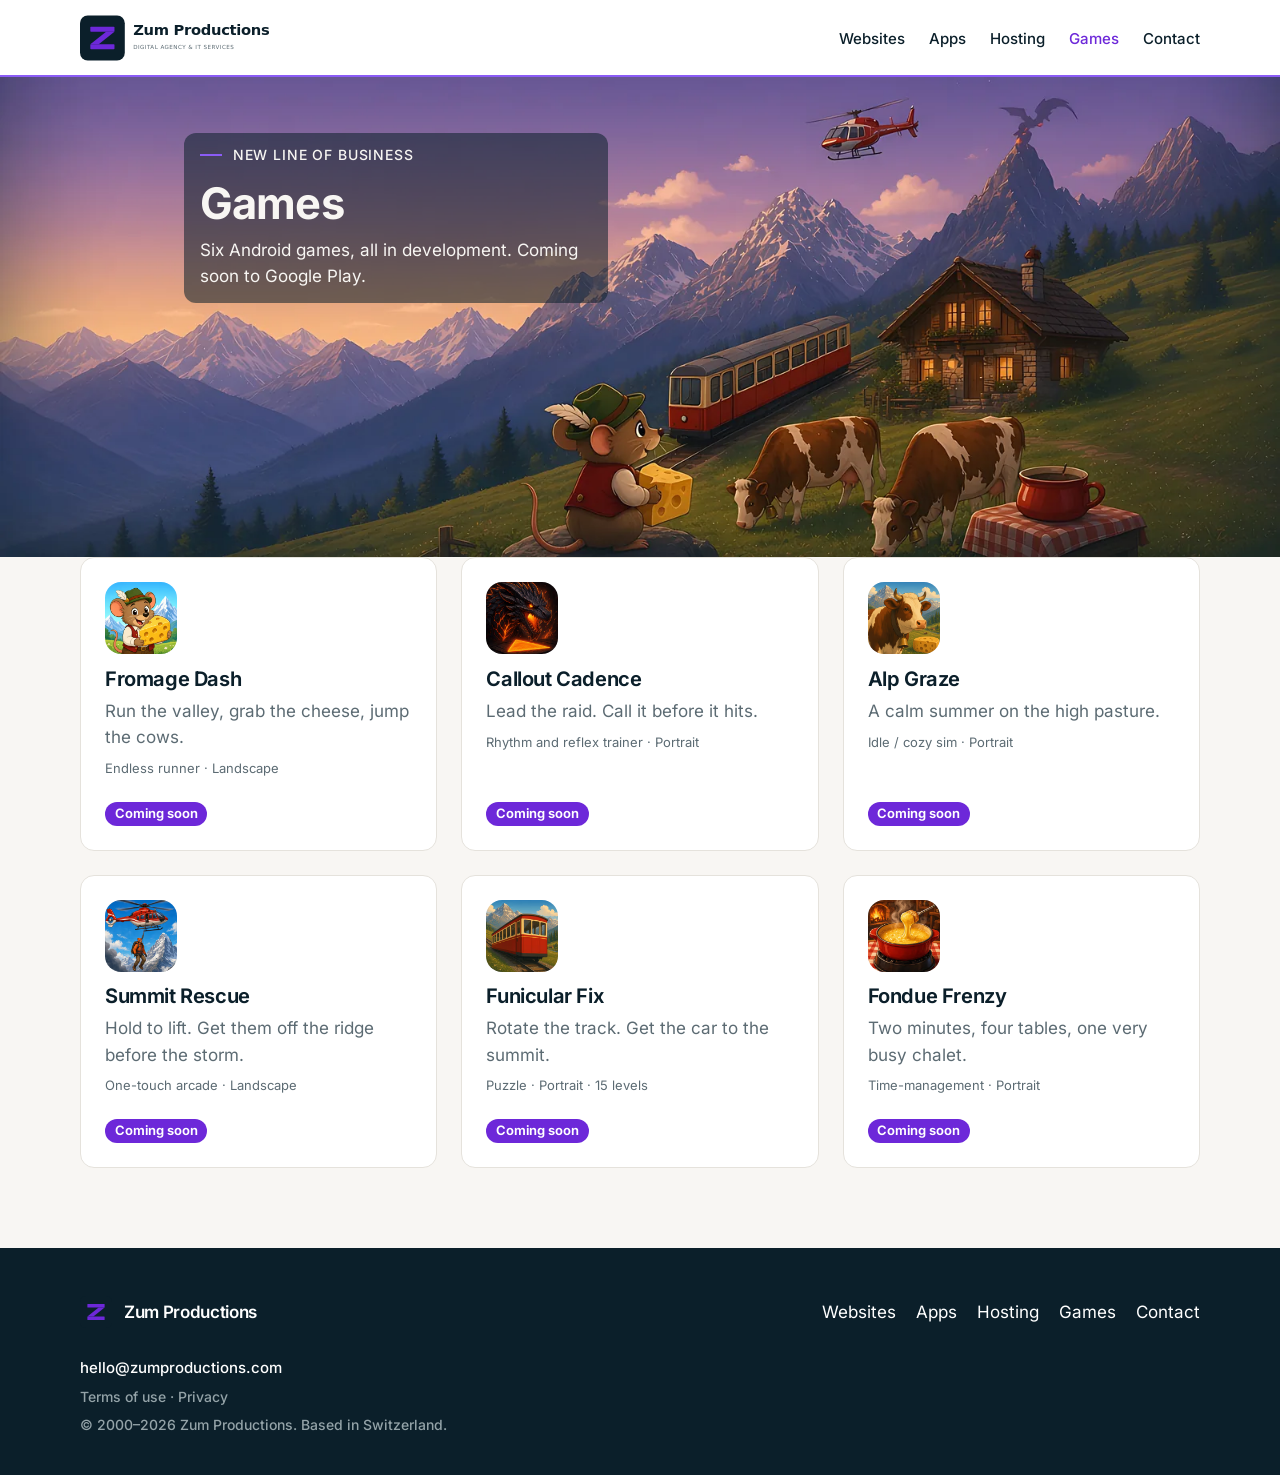
==== games/index.html @ 4df32ff7 "Add an unpublished Games section. Catalog, per-game pages, and the games privacy policy stay noindex" ====
<!DOCTYPE html>
<html lang="en">
<head>
  <!-- Unpublished. Remove the noindex meta when this section is published. -->
  <meta charset="utf-8">
  <script>document.documentElement.classList.add("js");</script>
  <meta name="viewport" content="width=device-width, initial-scale=1">
  <title>Games — Zum Productions</title>
  <meta name="description" content="Android games from Zum Productions. Six titles in development, coming soon to Google Play.">
  <meta name="robots" content="noindex">
  <meta name="theme-color" content="#0B1F2A">
  <link rel="canonical" href="https://zumproductions.com/games/">
  <link rel="icon" href="../assets/favicon.png" type="image/png">
  <link rel="apple-touch-icon" href="../assets/logo-mark.png">
  <meta property="og:type" content="website">
  <meta property="og:site_name" content="Zum Productions">
  <meta property="og:title" content="Games — Zum Productions">
  <meta property="og:description" content="Android games from Zum Productions. Six titles in development, coming soon to Google Play.">
  <meta property="og:url" content="https://zumproductions.com/games/">
  <meta property="og:image" content="https://zumproductions.com/assets/og-image.png">
  <meta property="og:image:alt" content="Zum Productions — Growing your business pragmatically.">
  <link rel="stylesheet" href="../css/styles.css">
</head>
<body>
  <a class="skip" href="#main">Skip to content</a>
  <header class="site-header">
    <div class="wrap bar">
      <a class="brand" href="../index.html">
        <img src="../assets/logo-wordmark.svg" alt="Zum Productions" width="252" height="56">
      </a>
      <button class="nav-toggle" type="button" aria-expanded="false" aria-controls="site-nav" aria-label="Open menu">
        <svg class="nav-icon" viewBox="0 0 24 24" width="22" height="22" aria-hidden="true" focusable="false">
          <path class="nav-icon-open" d="M4 7h16M4 12h16M4 17h16" fill="none" stroke="currentColor" stroke-width="2" stroke-linecap="round"/>
          <path class="nav-icon-close" d="M6 6l12 12M18 6L6 18" fill="none" stroke="currentColor" stroke-width="2" stroke-linecap="round"/>
        </svg>
      </button>
      <nav class="site-nav" id="site-nav" aria-label="Primary">
        <ul>
          <li><a href="../index.html#websites">Websites</a></li>
          <li><a href="../index.html#apps">Apps</a></li>
          <li><a href="../index.html#hosting">Hosting</a></li>
          <li><a href="./" aria-current="page">Games</a></li>
          <li><a href="../index.html#contact">Contact</a></li>
        </ul>
      </nav>
    </div>
  </header>
  <main id="main">
    <section class="games-hero" aria-labelledby="games-page-title">
      <div class="games-hero-frame">
        <!--
          Stable hero filenames. Repaint by replacing these files; do not rename them.
          ../assets/games/hero/games_hero_1600x600.webp and .png (1x)
          ../assets/games/hero/games_hero_3200x1200.webp and .png (2x)
        -->
        <picture>
          <source type="image/webp" srcset="../assets/games/hero/games_hero_1600x600.webp 1x, ../assets/games/hero/games_hero_3200x1200.webp 2x">
          <img src="../assets/games/hero/games_hero_1600x600.png" srcset="../assets/games/hero/games_hero_1600x600.png 1x, ../assets/games/hero/games_hero_3200x1200.png 2x" width="1600" height="600" alt="Alpine evening for Zum Productions Games: a mouse with cheese, grazing cows, a funicular, a lit chalet, a rescue helicopter, and a dragon over the peaks." decoding="async" fetchpriority="high">
        </picture>
        <div class="games-hero-copy">
          <p class="eyebrow"><span class="eyebrow-mark" aria-hidden="true"></span> New line of business</p>
          <h1 id="games-page-title">Games</h1>
          <p class="lede">Six Android games, all in development. Coming soon to Google Play.</p>
        </div>
      </div>
    </section>
    <section class="game-index" aria-labelledby="catalog-title">
      <h2 id="catalog-title" class="visually-hidden">All games</h2>
      <div class="wrap">
        <ul class="game-grid">
          <li>
      <a class="game-card" href="fromage-dash/">
        <span class="game-icon">
          <picture>
        <source type="image/avif" srcset="../assets/games/fromage-dash/icon-256.avif 256w, ../assets/games/fromage-dash/icon-512.avif 512w" sizes="72px">
        <source type="image/webp" srcset="../assets/games/fromage-dash/icon-256.webp 256w, ../assets/games/fromage-dash/icon-512.webp 512w" sizes="72px">
        <img src="../assets/games/fromage-dash/icon-512.png" width="512" height="512" alt="" decoding="async" loading="lazy">
      </picture>
        </span>
        <h2>Fromage Dash</h2>
        <p class="tagline">Run the valley, grab the cheese, jump the cows.</p>
        <p class="meta">Endless runner · Landscape</p>
        <p class="status-row"><span class="status-pill">Coming soon</span></p>
      </a>
    </li>
      <li>
      <a class="game-card" href="callout-cadence/">
        <span class="game-icon">
          <picture>
        <source type="image/avif" srcset="../assets/games/callout-cadence/icon-256.avif 256w, ../assets/games/callout-cadence/icon-512.avif 512w" sizes="72px">
        <source type="image/webp" srcset="../assets/games/callout-cadence/icon-256.webp 256w, ../assets/games/callout-cadence/icon-512.webp 512w" sizes="72px">
        <img src="../assets/games/callout-cadence/icon-512.png" width="512" height="512" alt="" decoding="async" loading="lazy">
      </picture>
        </span>
        <h2>Callout Cadence</h2>
        <p class="tagline">Lead the raid. Call it before it hits.</p>
        <p class="meta">Rhythm and reflex trainer · Portrait</p>
        <p class="status-row"><span class="status-pill">Coming soon</span></p>
      </a>
    </li>
      <li>
      <a class="game-card" href="alp-graze/">
        <span class="game-icon">
          <picture>
        <source type="image/avif" srcset="../assets/games/alp-graze/icon-256.avif 256w, ../assets/games/alp-graze/icon-512.avif 512w" sizes="72px">
        <source type="image/webp" srcset="../assets/games/alp-graze/icon-256.webp 256w, ../assets/games/alp-graze/icon-512.webp 512w" sizes="72px">
        <img src="../assets/games/alp-graze/icon-512.png" width="512" height="512" alt="" decoding="async" loading="lazy">
      </picture>
        </span>
        <h2>Alp Graze</h2>
        <p class="tagline">A calm summer on the high pasture.</p>
        <p class="meta">Idle / cozy sim · Portrait</p>
        <p class="status-row"><span class="status-pill">Coming soon</span></p>
      </a>
    </li>
      <li>
      <a class="game-card" href="summit-rescue/">
        <span class="game-icon">
          <picture>
        <source type="image/avif" srcset="../assets/games/summit-rescue/icon-256.avif 256w, ../assets/games/summit-rescue/icon-512.avif 512w" sizes="72px">
        <source type="image/webp" srcset="../assets/games/summit-rescue/icon-256.webp 256w, ../assets/games/summit-rescue/icon-512.webp 512w" sizes="72px">
        <img src="../assets/games/summit-rescue/icon-512.png" width="512" height="512" alt="" decoding="async" loading="lazy">
      </picture>
        </span>
        <h2>Summit Rescue</h2>
        <p class="tagline">Hold to lift. Get them off the ridge before the storm.</p>
        <p class="meta">One-touch arcade · Landscape</p>
        <p class="status-row"><span class="status-pill">Coming soon</span></p>
      </a>
    </li>
      <li>
      <a class="game-card" href="funicular-fix/">
        <span class="game-icon">
          <picture>
        <source type="image/avif" srcset="../assets/games/funicular-fix/icon-256.avif 256w, ../assets/games/funicular-fix/icon-512.avif 512w" sizes="72px">
        <source type="image/webp" srcset="../assets/games/funicular-fix/icon-256.webp 256w, ../assets/games/funicular-fix/icon-512.webp 512w" sizes="72px">
        <img src="../assets/games/funicular-fix/icon-512.png" width="512" height="512" alt="" decoding="async" loading="lazy">
      </picture>
        </span>
        <h2>Funicular Fix</h2>
        <p class="tagline">Rotate the track. Get the car to the summit.</p>
        <p class="meta">Puzzle · Portrait · 15 levels</p>
        <p class="status-row"><span class="status-pill">Coming soon</span></p>
      </a>
    </li>
      <li>
      <a class="game-card" href="fondue-frenzy/">
        <span class="game-icon">
          <picture>
        <source type="image/avif" srcset="../assets/games/fondue-frenzy/icon-256.avif 256w, ../assets/games/fondue-frenzy/icon-512.avif 512w" sizes="72px">
        <source type="image/webp" srcset="../assets/games/fondue-frenzy/icon-256.webp 256w, ../assets/games/fondue-frenzy/icon-512.webp 512w" sizes="72px">
        <img src="../assets/games/fondue-frenzy/icon-512.png" width="512" height="512" alt="" decoding="async" loading="lazy">
      </picture>
        </span>
        <h2>Fondue Frenzy</h2>
        <p class="tagline">Two minutes, four tables, one very busy chalet.</p>
        <p class="meta">Time-management · Portrait</p>
        <p class="status-row"><span class="status-pill">Coming soon</span></p>
      </a>
    </li>
        </ul>
      </div>
    </section>
  </main>
  <footer class="site-footer">
    <div class="wrap">
      <div class="footer-top">
        <a class="footer-brand" href="../index.html">
          <img src="../assets/logo-mark.svg" alt="" width="32" height="32">
          <span>Zum Productions</span>
        </a>
        <nav class="footer-nav" aria-label="Footer">
          <ul>
            <li><a href="../index.html#websites">Websites</a></li>
            <li><a href="../index.html#apps">Apps</a></li>
            <li><a href="../index.html#hosting">Hosting</a></li>
            <li><a href="./">Games</a></li>
            <li><a href="../index.html#contact">Contact</a></li>
          </ul>
        </nav>
      </div>
      <p class="footer-mail"><a href="mailto:hello@zumproductions.com">hello@zumproductions.com</a></p>
      <p class="footer-meta">
        <a href="../terms.html">Terms of use</a>
        <span aria-hidden="true"> · </span>
        <a href="../privacy.html">Privacy</a>
      </p>
      <p class="footer-meta">© 2000–2026 Zum Productions. Based in Switzerland.</p>
    </div>
  </footer>
  <script src="../js/nav.js"></script>
</body>
</html>
---- css/styles.css ----
@font-face {
  font-family: Inter;
  font-style: normal;
  font-weight: 100 900;
  font-display: swap;
  src: url("../assets/fonts/inter-latin.woff2") format("woff2");
  unicode-range: U+0000-00FF, U+0131, U+0152-0153, U+02BB-02BC, U+02C6, U+02DA, U+02DC, U+0304, U+0308, U+0329, U+2000-206F, U+20AC, U+2122, U+2191, U+2193, U+2212, U+2215, U+FEFF, U+FFFD;
}

:root {
  --ink: #0B1F2A;
  --purple: #6D28D9;
  --purple-hover: #5B21B6;
  --purple-soft: #8B5CF6;
  --bg: #F8F6F3;
  --surface: #FFFFFF;
  --border: #E5E2DC;
  --text: #0B1F2A;
  --text-sec: #5C6B73;
  --muted: #94A3A8;
  --white: #FFFFFF;
}

*,
*::before,
*::after {
  box-sizing: border-box;
}

html {
  scroll-behavior: smooth;
  color-scheme: light;
}

body {
  margin: 0;
  background: var(--bg);
  color: var(--text);
  font-family: Inter, system-ui, -apple-system, "Segoe UI", Roboto, sans-serif;
  font-size: 1.0625rem;
  font-weight: 400;
  line-height: 1.55;
}

img {
  max-width: 100%;
  height: auto;
}

h1,
h2,
h3,
p {
  margin: 0;
}

h1,
h2,
h3 {
  color: var(--ink);
  letter-spacing: -0.02em;
}

h1 {
  font-size: clamp(2.25rem, 4vw, 3.25rem);
  font-weight: 700;
  line-height: 1.12;
  max-width: 12em;
}

h2 {
  font-size: 1.75rem;
  font-weight: 650;
  line-height: 1.2;
}

h3 {
  font-size: 1.25rem;
  font-weight: 600;
  letter-spacing: -0.015em;
  line-height: 1.3;
}

a {
  color: var(--ink);
}

a:hover {
  color: var(--purple);
}

:focus {
  outline: none;
}

:focus-visible {
  outline: 2px solid var(--purple);
  outline-offset: 2px;
}

::selection {
  background: var(--purple);
  color: var(--white);
}

.skip {
  position: absolute;
  left: 1rem;
  top: 0;
  transform: translateY(-120%);
  background: var(--ink);
  color: var(--white);
  padding: 0.5rem 0.75rem;
  border-radius: 8px;
  z-index: 40;
  text-decoration: none;
  font-weight: 600;
}

.skip:focus {
  transform: none;
  top: 0.75rem;
}

.wrap {
  width: min(70rem, calc(100% - 3rem));
  margin-inline: auto;
}

.visually-hidden {
  position: absolute;
  width: 1px;
  height: 1px;
  padding: 0;
  margin: -1px;
  overflow: hidden;
  clip: rect(0, 0, 0, 0);
  white-space: nowrap;
  border: 0;
}

[id] {
  scroll-margin-top: 5.5rem;
}

.site-header {
  position: sticky;
  top: 0;
  z-index: 20;
  background: var(--surface);
  border-bottom: 1px solid var(--border);
}

.site-header::after {
  content: "";
  position: absolute;
  left: 0;
  right: 0;
  bottom: -1px;
  height: 2px;
  background: var(--purple-soft);
}

.bar {
  display: flex;
  align-items: center;
  justify-content: space-between;
  gap: 1rem;
  min-height: 4.75rem;
}

.brand {
  display: flex;
  align-items: center;
  text-decoration: none;
  color: inherit;
}

.brand img {
  display: block;
  height: 56px;
  width: auto;
}

.nav-toggle {
  display: none;
  width: 2.75rem;
  height: 2.75rem;
  align-items: center;
  justify-content: center;
  padding: 0;
  border: 1px solid var(--border);
  border-radius: 8px;
  background: var(--surface);
  color: var(--ink);
  cursor: pointer;
}

.nav-icon {
  display: block;
}

.nav-icon-close {
  display: none;
}

.nav-toggle[aria-expanded="true"] .nav-icon-open {
  display: none;
}

.nav-toggle[aria-expanded="true"] .nav-icon-close {
  display: block;
}

.site-nav ul {
  display: flex;
  align-items: center;
  gap: 1.5rem;
  list-style: none;
  margin: 0;
  padding: 0;
}

.site-nav a {
  color: var(--ink);
  text-decoration: none;
  font-size: 0.9375rem;
  font-weight: 500;
}

.site-nav a:hover {
  color: var(--purple);
}

.hero {
  padding: 5.5rem 0 4.5rem;
}

.eyebrow {
  display: flex;
  align-items: center;
  gap: 0.65rem;
  margin: 0 0 0.85rem;
  color: var(--text-sec);
  font-size: 0.875rem;
  font-weight: 500;
  letter-spacing: 0.06em;
  text-transform: uppercase;
}

.eyebrow-mark {
  width: 1.4rem;
  height: 2px;
  background: var(--purple-soft);
  flex: none;
}

.lede {
  max-width: 36rem;
  margin-top: 1rem;
  color: var(--text-sec);
}

.trust {
  max-width: 36rem;
  margin: 1.35rem 0 0;
  color: var(--text-sec);
  font-size: 0.9375rem;
}

.actions {
  display: flex;
  flex-wrap: wrap;
  align-items: center;
  gap: 0.85rem 1.25rem;
  margin-top: 1.75rem;
}

.btn {
  display: inline-flex;
  align-items: center;
  justify-content: center;
  padding: 0.75rem 1.25rem;
  border-radius: 8px;
  border: 1px solid transparent;
  font-size: 1.1875rem;
  font-weight: 700;
  line-height: 1.2;
  text-decoration: none;
  cursor: pointer;
}

.btn-primary {
  background: var(--purple);
  border-color: var(--purple);
  color: var(--white);
}

.btn-primary:hover {
  background: var(--purple-hover);
  border-color: var(--purple-hover);
  color: var(--white);
}

.btn-ghost {
  background: transparent;
  border-color: var(--ink);
  color: var(--ink);
}

.btn-ghost:hover {
  border-color: var(--purple);
  color: var(--purple);
}

.link {
  font-weight: 600;
  text-underline-offset: 0.18em;
}

.services {
  padding: 0 0 4.5rem;
}

.cards {
  display: grid;
  grid-template-columns: repeat(3, 1fr);
  gap: 1.5rem;
}

.card {
  background: var(--surface);
  border: 1px solid var(--border);
  border-radius: 14px;
  padding: 1.75rem;
  transition: border-color 0.2s ease, box-shadow 0.2s ease, transform 0.2s ease;
}

.card:hover {
  border-color: color-mix(in srgb, var(--purple) 40%, transparent);
  box-shadow: 0 8px 24px rgba(11, 31, 42, 0.08);
  transform: translateY(-2px);
}

.card img {
  display: block;
  width: 52px;
  height: 52px;
}

.card h3 {
  margin: 1rem 0 0.4rem;
}

.card p {
  color: var(--text-sec);
}

.contact {
  padding: 0.5rem 0 5.5rem;
}

.contact h2 {
  max-width: 12.5em;
}

.site-footer {
  background: var(--ink);
  color: var(--white);
  padding: 3rem 0 2.5rem;
}

.footer-top {
  display: flex;
  justify-content: space-between;
  align-items: center;
  gap: 1.5rem 2rem;
  flex-wrap: wrap;
  margin-bottom: 1.75rem;
}

.footer-brand {
  display: inline-flex;
  align-items: center;
  gap: 0.75rem;
  color: var(--white);
  text-decoration: none;
  font-weight: 600;
  letter-spacing: -0.02em;
}

.footer-brand:hover {
  color: var(--white);
  text-decoration: underline;
  text-decoration-color: var(--purple-soft);
  text-underline-offset: 0.2em;
}

.footer-brand img {
  width: 32px;
  height: 32px;
}

.footer-nav ul {
  display: flex;
  flex-wrap: wrap;
  gap: 0.75rem 1.25rem;
  list-style: none;
  margin: 0;
  padding: 0;
}

.site-footer a {
  color: var(--white);
  text-decoration: none;
}

.site-footer a:hover {
  color: var(--white);
  text-decoration: underline;
  text-decoration-color: var(--purple-soft);
  text-underline-offset: 0.2em;
}

.footer-meta {
  margin: 0.4rem 0 0;
  color: var(--muted);
  font-size: 0.875rem;
  font-weight: 500;
}

.footer-mail {
  margin: 0.85rem 0 0;
  font-size: 0.9375rem;
  font-weight: 500;
}

.footer-meta a {
  color: var(--muted);
}

.footer-meta a:hover {
  color: var(--white);
  text-decoration-color: var(--purple-soft);
}

.subpage {
  padding: 4.5rem 0 5.5rem;
}

.prose {
  max-width: 40rem;
}

.prose h1 {
  margin-bottom: 1rem;
}

.prose p {
  margin-top: 0.85rem;
  color: var(--text-sec);
}

.prose a {
  font-weight: 600;
  text-underline-offset: 0.18em;
}

@media (max-width: 768px) {
  .wrap {
    width: min(70rem, calc(100% - 2.5rem));
  }

  .bar {
    flex-wrap: wrap;
  }

  .hero {
    padding: 3.25rem 0 3rem;
  }

  .brand img {
    height: 46px;
  }

  .cards {
    grid-template-columns: 1fr;
  }

  .site-nav {
    width: 100%;
  }

  .site-nav ul {
    flex-wrap: wrap;
    gap: 0.65rem 1.1rem;
    padding-bottom: 0.85rem;
  }

  .js .nav-toggle {
    display: inline-flex;
  }

  .js .site-nav {
    display: none;
    position: absolute;
    top: 100%;
    left: 0;
    right: 0;
    width: auto;
    background: var(--surface);
    border-bottom: 1px solid var(--border);
    padding: 0.25rem 1.25rem 0.75rem;
    box-shadow: 0 8px 24px rgba(11, 31, 42, 0.08);
  }

  .js .site-nav.is-open {
    display: block;
  }

  .js .site-nav ul {
    flex-direction: column;
    align-items: stretch;
    gap: 0;
    padding-bottom: 0;
  }

  .js .site-nav a {
    display: block;
    padding: 0.9rem 0;
    border-top: 1px solid var(--border);
  }

  .footer-top {
    align-items: flex-start;
  }
}

@media (prefers-reduced-motion: reduce) {
  html {
    scroll-behavior: auto;
  }

  .card,
  .btn,
  .game-card {
    transition: none;
  }

  .card:hover,
  .game-card:hover {
    transform: none;
  }
}

.site-nav a[aria-current="page"] {
  color: var(--purple);
}

.games-band {
  padding: 0 0 4.5rem;
}

.games-teaser h2 {
  margin-top: 0.35rem;
}

.games-teaser .actions {
  margin-top: 1.25rem;
}

.games-hero-frame {
  position: relative;
  background: var(--ink);
  overflow: hidden;
}

.games-hero-frame picture {
  display: block;
}

.games-hero-frame img {
  display: block;
  width: 100%;
  height: auto;
  object-fit: cover;
  object-position: center;
}

.games-hero-copy {
  position: absolute;
  /* Headline sits in the calm sky: x 230–760, y 70–300 on the 1600×600 art. */
  left: calc(230 / 1600 * 100%);
  top: calc(70 / 600 * 100%);
  width: calc(530 / 1600 * 100%);
  z-index: 1;
  padding: 0.7rem 1rem 0.85rem;
  border-radius: 12px;
  background: rgba(11, 31, 42, 0.55);
  color: #F8F6F3;
}

.games-hero-copy h1,
.games-hero-copy .lede,
.games-hero-copy .eyebrow {
  color: #F8F6F3;
}

.games-hero-copy h1 {
  max-width: none;
  font-size: clamp(1.85rem, 3.4vw, 3rem);
}

.games-hero-copy .lede {
  max-width: none;
  margin-top: 0.55rem;
}

.game-index {
  padding: 0 0 5rem;
}

.game-grid {
  display: grid;
  grid-template-columns: repeat(3, 1fr);
  gap: 1.5rem;
  list-style: none;
  margin: 0;
  padding: 0;
}

.game-grid > li {
  display: flex;
  min-width: 0;
}

.game-card {
  display: flex;
  flex: 1;
  flex-direction: column;
  align-items: flex-start;
  gap: 0.45rem;
  background: var(--surface);
  border: 1px solid var(--border);
  border-radius: 14px;
  padding: 1.5rem;
  color: inherit;
  text-decoration: none;
  transition: border-color 0.2s ease, box-shadow 0.2s ease, transform 0.2s ease;
}

.game-card:hover {
  color: inherit;
  border-color: color-mix(in srgb, var(--purple) 40%, transparent);
  box-shadow: 0 8px 24px rgba(11, 31, 42, 0.08);
  transform: translateY(-2px);
}

.game-card:hover h2 {
  color: var(--purple);
}

.game-card:focus-visible {
  outline: 2px solid var(--purple);
  outline-offset: 3px;
}

.game-icon img,
.game-heading img {
  display: block;
  width: 72px;
  height: 72px;
  border-radius: 16px;
  background: var(--ink);
}

.game-card h2 {
  margin-top: 0.35rem;
  font-size: 1.25rem;
}

.tagline,
.game-card .meta,
.shots-note,
.game-desc {
  color: var(--text-sec);
}

.game-card .meta,
.wip {
  margin: 0;
  font-size: 0.8125rem;
}

.wip {
  color: var(--text-sec);
  font-size: 0.75rem;
  font-weight: 650;
  letter-spacing: 0.06em;
  text-transform: uppercase;
}

.status-row {
  margin-top: auto;
  padding-top: 0.85rem;
}

.status-pill,
a.game-card:hover .status-pill {
  display: inline-block;
  padding: 0.2rem 0.6rem;
  border-radius: 999px;
  background: var(--purple);
  color: var(--white);
  font-size: 0.8125rem;
  font-weight: 650;
  line-height: 1.35;
}

.crumb {
  margin: 0 0 1.25rem;
  font-weight: 600;
}

.crumb a,
.backlinks a,
.game-support a,
.game-privacy a {
  font-weight: 600;
  text-underline-offset: 0.18em;
}

.feature {
  margin: 0 0 1.75rem;
}

.feature img {
  display: block;
  width: 100%;
  height: auto;
  border-radius: 14px;
  background: var(--surface);
}

.game-heading {
  display: flex;
  align-items: center;
  gap: 1rem;
}

.game-heading h1 {
  max-width: none;
  font-size: clamp(2rem, 4vw, 2.75rem);
}

.game-desc {
  max-width: 40rem;
  margin-top: 1rem;
}

.game-facts {
  display: grid;
  grid-template-columns: repeat(auto-fit, minmax(9rem, 1fr));
  gap: 0.85rem 1.25rem;
  margin: 1.5rem 0 0;
}

.game-facts div {
  margin: 0;
}

.game-facts dt {
  color: var(--text-sec);
  font-size: 0.75rem;
  font-weight: 650;
  letter-spacing: 0.06em;
  text-transform: uppercase;
}

.game-facts dd {
  margin: 0.2rem 0 0;
  color: var(--ink);
  font-weight: 650;
}

.store-soon {
  display: inline-block;
  margin: 1.25rem 0 0;
  padding: 0.7rem 1rem;
  border: 1px solid var(--border);
  border-radius: 8px;
  background: var(--surface);
  color: var(--ink);
  font-weight: 650;
}

.screenshots,
.game-support {
  margin-top: 2.75rem;
}

.section-kicker {
  display: flex;
  flex-wrap: wrap;
  align-items: baseline;
  gap: 0.35rem 0.85rem;
}

.shots {
  display: grid;
  gap: 1rem;
  margin: 1rem 0 0;
  padding: 0;
  list-style: none;
}

.shots.is-portrait {
  grid-template-columns: repeat(auto-fill, minmax(11.5rem, 1fr));
}

.shot {
  display: block;
  border: 1px solid var(--border);
  border-radius: 12px;
  overflow: hidden;
  background: var(--surface);
}

.shot img {
  display: block;
  width: 100%;
  height: auto;
}

.shot:focus-visible {
  outline: 2px solid var(--purple);
  outline-offset: 3px;
}

.shots-note {
  margin-top: 0.75rem;
}

.policy h1 {
  max-width: none;
}

.policy h2 {
  margin-top: 2rem;
  font-size: 1.35rem;
}

.policy p,
.policy li {
  color: var(--text-sec);
}

.policy strong {
  color: var(--ink);
  font-weight: 650;
}

.policy ul {
  margin: 0.75rem 0 0;
  padding-left: 1.25rem;
}

.policy li {
  margin-top: 0.35rem;
}

.policy a {
  font-weight: 600;
  overflow-wrap: anywhere;
  text-underline-offset: 0.18em;
}

.policy hr {
  margin: 2rem 0 1rem;
  border: 0;
  border-top: 1px solid var(--border);
}

.policy-date {
  display: inline-block;
  padding: 0.02em 0.4em;
  border: 1px dashed var(--purple);
  border-radius: 6px;
  background: var(--surface);
  color: var(--ink);
  font-weight: 700;
}

.backlinks {
  margin-top: 2rem;
}

@media (max-width: 900px) {
  .game-grid {
    grid-template-columns: 1fr 1fr;
  }
}

@media (min-width: 800px) {
  .shots.is-landscape {
    grid-template-columns: 1fr 1fr;
  }
}

@media (max-width: 640px) {
  .game-grid {
    grid-template-columns: 1fr;
  }

  .game-heading {
    align-items: flex-start;
  }

  .games-hero-frame {
    min-height: 22rem;
  }

  .games-hero-frame img {
    position: absolute;
    inset: 0;
    width: 100%;
    height: 100%;
  }

  .games-hero-copy {
    left: 1rem;
    right: 1rem;
    top: 1rem;
    width: auto;
    max-width: 22rem;
    background: rgba(11, 31, 42, 0.62);
  }
}
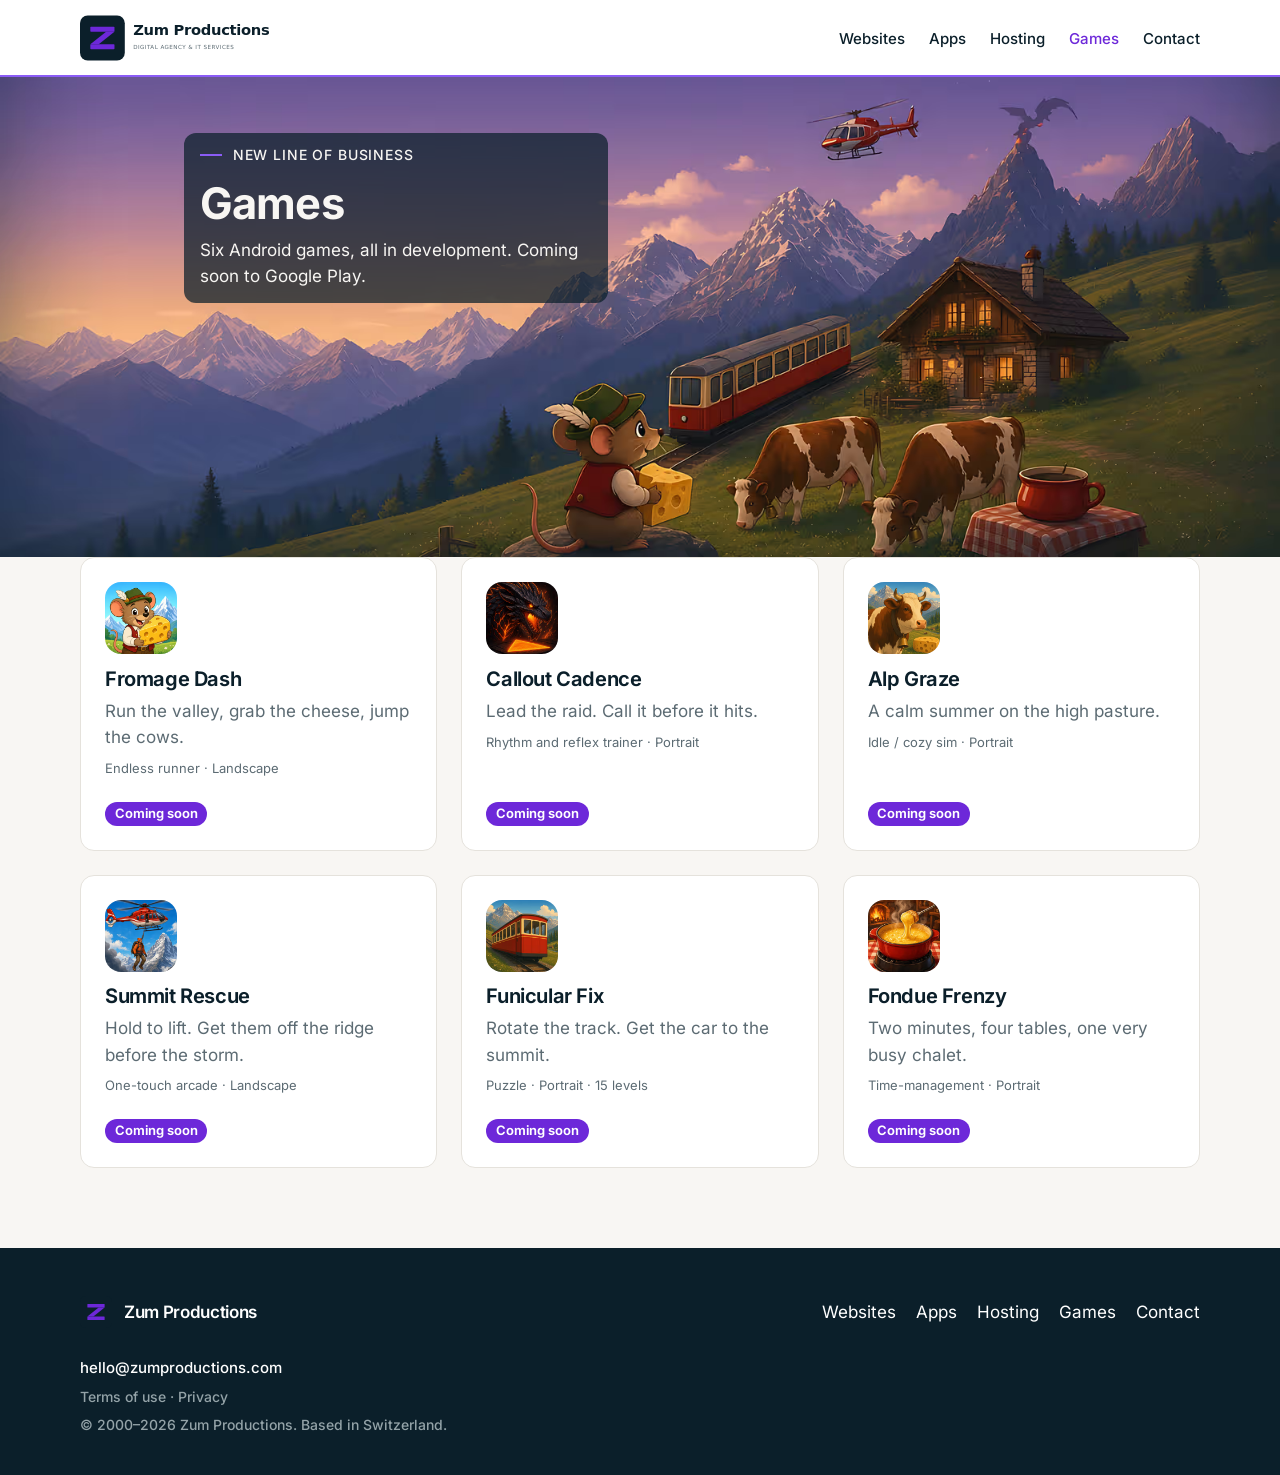
==== commit 5926a972: "Address the games QA notes on the draft. Add an Apache redirect for /games/privacy, keep icons squar" ====
--- a/games/index.html
+++ b/games/index.html
@@ -50,12 +50,12 @@
       <div class="games-hero-frame">
         <!--
           Stable hero filenames. Repaint by replacing these files; do not rename them.
-          ../assets/games/hero/games_hero_1600x600.webp and .png (1x)
-          ../assets/games/hero/games_hero_3200x1200.webp and .png (2x)
+          games_hero_1600x600 and games_hero_3200x1200, each as .avif, .webp, and .png.
         -->
         <picture>
-          <source type="image/webp" srcset="../assets/games/hero/games_hero_1600x600.webp 1x, ../assets/games/hero/games_hero_3200x1200.webp 2x">
-          <img src="../assets/games/hero/games_hero_1600x600.png" srcset="../assets/games/hero/games_hero_1600x600.png 1x, ../assets/games/hero/games_hero_3200x1200.png 2x" width="1600" height="600" alt="Alpine evening for Zum Productions Games: a mouse with cheese, grazing cows, a funicular, a lit chalet, a rescue helicopter, and a dragon over the peaks." decoding="async" fetchpriority="high">
+          <source type="image/avif" srcset="../assets/games/hero/games_hero_1600x600.avif 1600w, ../assets/games/hero/games_hero_3200x1200.avif 3200w" sizes="100vw">
+          <source type="image/webp" srcset="../assets/games/hero/games_hero_1600x600.webp 1600w, ../assets/games/hero/games_hero_3200x1200.webp 3200w" sizes="100vw">
+          <img src="../assets/games/hero/games_hero_1600x600.png" srcset="../assets/games/hero/games_hero_1600x600.png 1600w, ../assets/games/hero/games_hero_3200x1200.png 3200w" sizes="100vw" width="1600" height="600" alt="Alpine evening for Zum Productions Games: a mouse with cheese, grazing cows, a funicular, a lit chalet, a rescue helicopter, and a dragon over the peaks." decoding="async" fetchpriority="high">
         </picture>
         <div class="games-hero-copy">
           <p class="eyebrow"><span class="eyebrow-mark" aria-hidden="true"></span> New line of business</p>
--- a/css/styles.css
+++ b/css/styles.css
@@ -422,6 +422,10 @@
   text-underline-offset: 0.2em;
 }
 
+.site-footer a:focus-visible {
+  outline-color: #C4B5FD;
+}
+
 .footer-meta {
   margin: 0.4rem 0 0;
   color: var(--muted);
@@ -596,7 +600,7 @@
   z-index: 1;
   padding: 0.7rem 1rem 0.85rem;
   border-radius: 12px;
-  background: rgba(11, 31, 42, 0.55);
+  background: rgba(11, 31, 42, 0.72);
   color: #F8F6F3;
 }
 
@@ -665,11 +669,20 @@
   outline-offset: 3px;
 }
 
+.game-icon {
+  flex: none;
+  flex-shrink: 0;
+  width: 72px;
+  height: 72px;
+}
+
 .game-icon img,
 .game-heading img {
   display: block;
   width: 72px;
   height: 72px;
+  max-width: none;
+  flex-shrink: 0;
   border-radius: 16px;
   background: var(--ink);
 }
@@ -732,11 +745,13 @@
 
 .feature {
   margin: 0 0 1.75rem;
+  max-width: 1024px;
 }
 
 .feature img {
   display: block;
   width: 100%;
+  max-width: 1024px;
   height: auto;
   border-radius: 14px;
   background: var(--surface);
@@ -933,6 +948,6 @@
     top: 1rem;
     width: auto;
     max-width: 22rem;
-    background: rgba(11, 31, 42, 0.62);
-  }
-}
+    background: rgba(11, 31, 42, 0.78);
+  }
+}
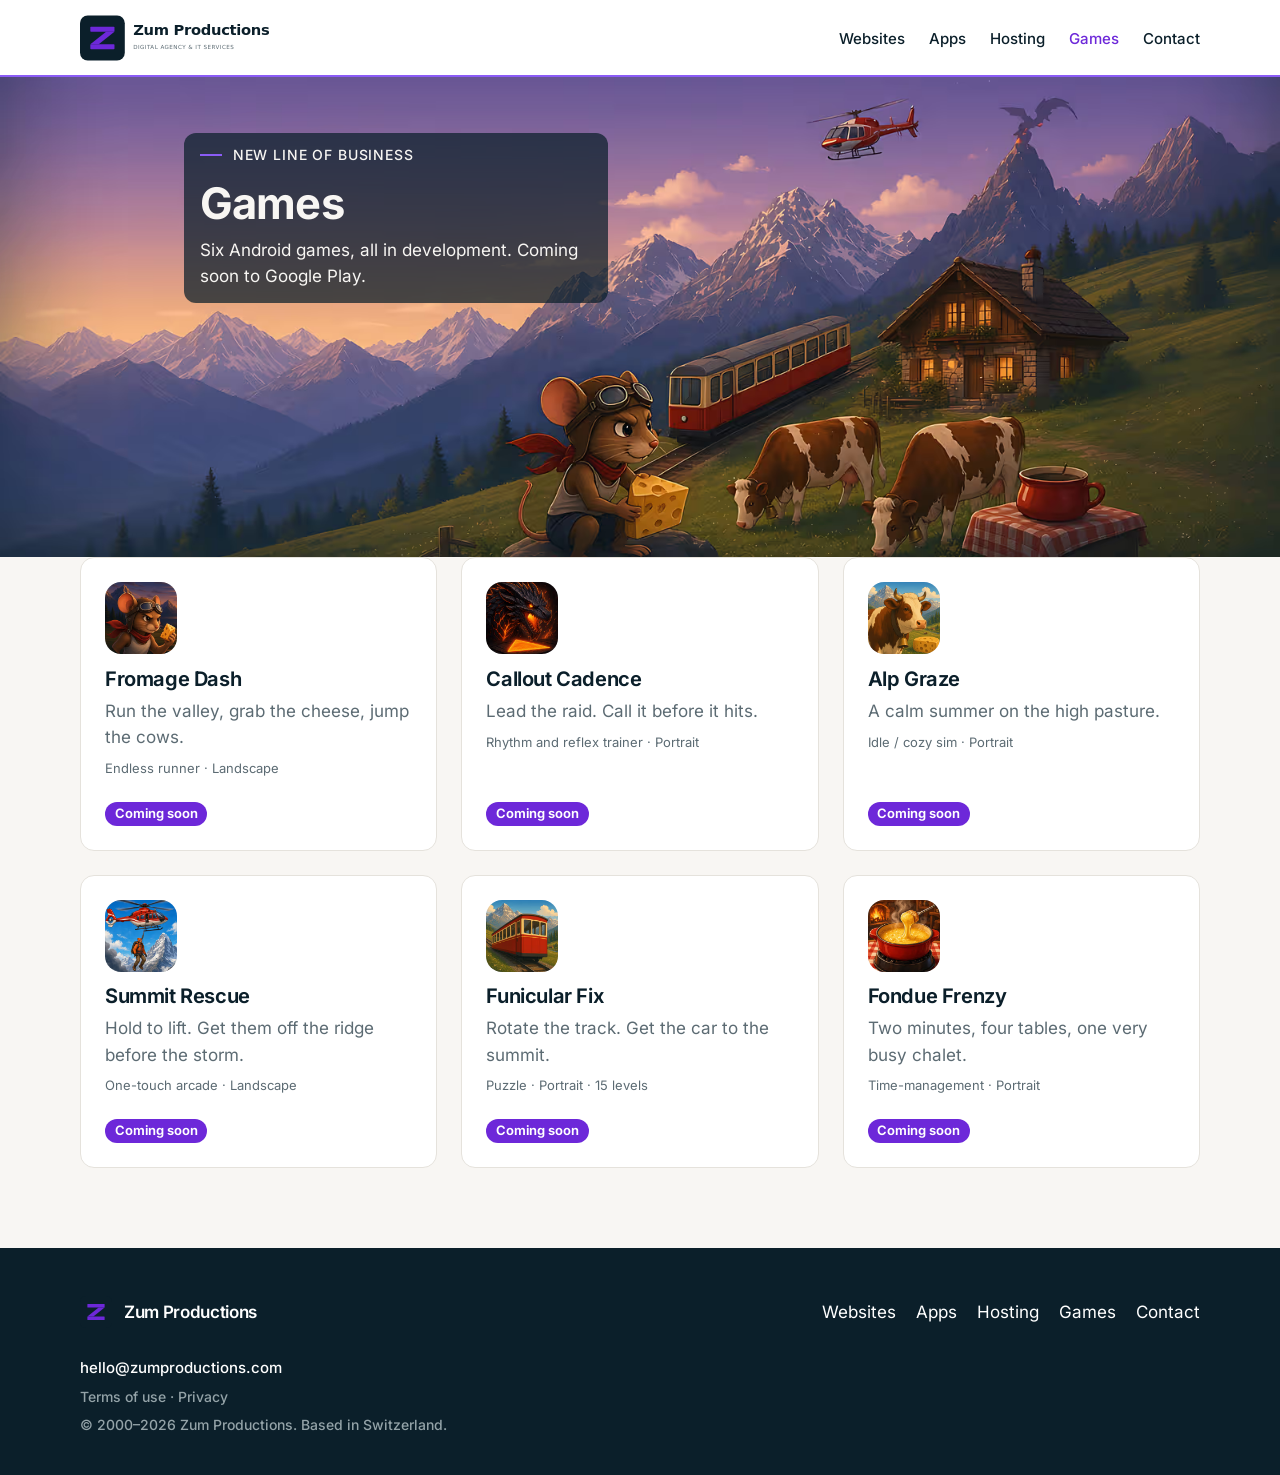
==== commit c8628dee: "Make the post-merge curl script fail on a mismatch. Phase 1 and phase 2 each compare status, Locatio" ====
--- a/games/index.html
+++ b/games/index.html
@@ -10,6 +10,7 @@
   <meta name="robots" content="noindex">
   <meta name="theme-color" content="#0B1F2A">
   <link rel="canonical" href="https://zumproductions.com/games/">
+  <link rel="icon" href="/favicon.ico" sizes="any">
   <link rel="icon" href="../assets/favicon.png" type="image/png">
   <link rel="apple-touch-icon" href="../assets/logo-mark.png">
   <meta property="og:type" content="website">
@@ -53,9 +54,9 @@
           games_hero_1600x600 and games_hero_3200x1200, each as .avif, .webp, and .png.
         -->
         <picture>
-          <source type="image/avif" srcset="../assets/games/hero/games_hero_1600x600.avif 1600w, ../assets/games/hero/games_hero_3200x1200.avif 3200w" sizes="100vw">
-          <source type="image/webp" srcset="../assets/games/hero/games_hero_1600x600.webp 1600w, ../assets/games/hero/games_hero_3200x1200.webp 3200w" sizes="100vw">
-          <img src="../assets/games/hero/games_hero_1600x600.png" srcset="../assets/games/hero/games_hero_1600x600.png 1600w, ../assets/games/hero/games_hero_3200x1200.png 3200w" sizes="100vw" width="1600" height="600" alt="Alpine evening for Zum Productions Games: a mouse with cheese, grazing cows, a funicular, a lit chalet, a rescue helicopter, and a dragon over the peaks." decoding="async" fetchpriority="high">
+          <source type="image/avif" srcset="../assets/games/hero/games_hero_1600x600.avif 1600w, ../assets/games/hero/games_hero_3200x1200.avif 3200w" sizes="(max-width: 640px) 59rem, 100vw">
+          <source type="image/webp" srcset="../assets/games/hero/games_hero_1600x600.webp 1600w, ../assets/games/hero/games_hero_3200x1200.webp 3200w" sizes="(max-width: 640px) 59rem, 100vw">
+          <img src="../assets/games/hero/games_hero_1600x600.png" srcset="../assets/games/hero/games_hero_1600x600.png 1600w, ../assets/games/hero/games_hero_3200x1200.png 3200w" sizes="(max-width: 640px) 59rem, 100vw" width="1600" height="600" alt="Alpine evening for Zum Productions Games: a mouse with cheese, grazing cows, a funicular, a lit chalet, a rescue helicopter, and a dragon over the peaks." decoding="async" fetchpriority="high">
         </picture>
         <div class="games-hero-copy">
           <p class="eyebrow"><span class="eyebrow-mark" aria-hidden="true"></span> New line of business</p>
--- a/css/styles.css
+++ b/css/styles.css
@@ -42,6 +42,16 @@
   line-height: 1.55;
 }
 
+body.page-404 {
+  min-height: 100vh;
+  display: flex;
+  flex-direction: column;
+}
+
+body.page-404 > main {
+  flex: 1 0 auto;
+}
+
 img {
   max-width: 100%;
   height: auto;
@@ -896,6 +906,15 @@
   border-top: 1px solid var(--border);
 }
 
+.todo {
+  padding: 0.02em 0.35em;
+  border: 1px dashed var(--purple);
+  border-radius: 6px;
+  background: var(--surface);
+  color: var(--ink);
+  font-weight: 700;
+}
+
 .policy-date {
   display: inline-block;
   padding: 0.02em 0.4em;
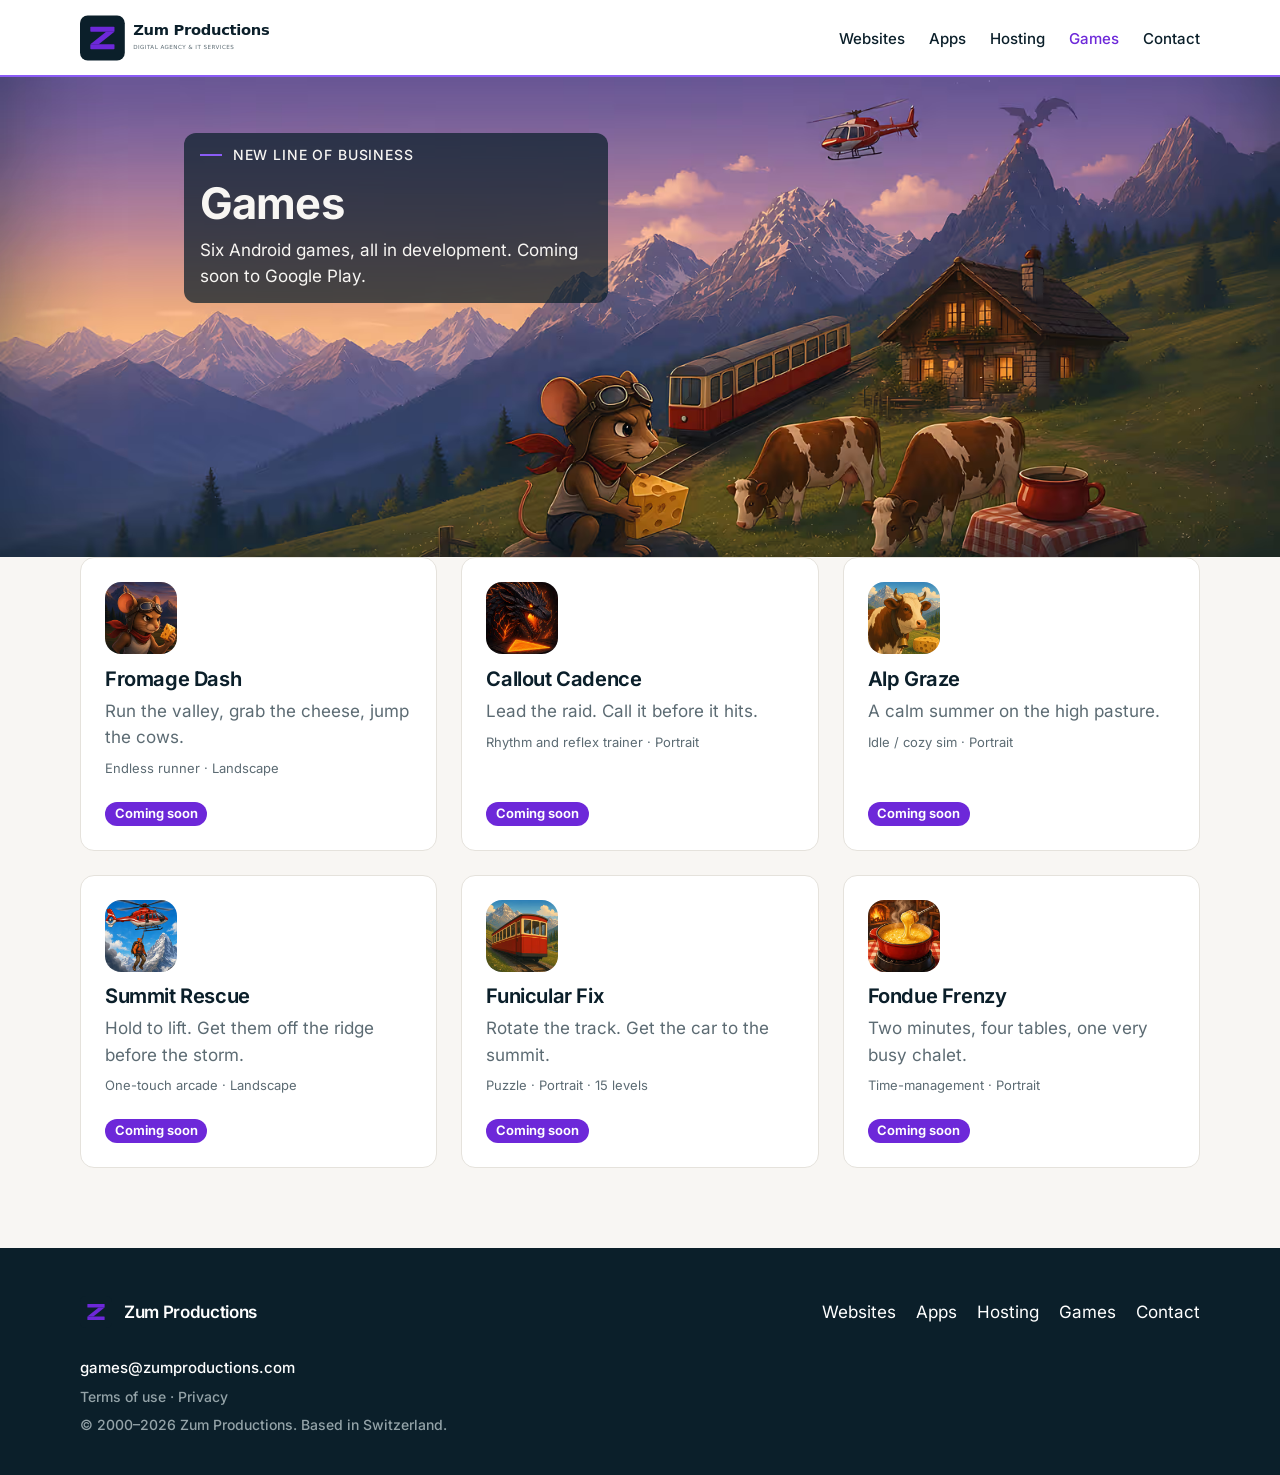
==== commit c7ae400f: "Use sales@ for the studio and games@ on the games pages. The hello@ mailbox does not exist. Studio c" ====
--- a/games/index.html
+++ b/games/index.html
@@ -180,7 +180,7 @@
           </ul>
         </nav>
       </div>
-      <p class="footer-mail"><a href="mailto:hello@zumproductions.com">hello@zumproductions.com</a></p>
+      <p class="footer-mail"><a href="mailto:games@zumproductions.com">games@zumproductions.com</a></p>
       <p class="footer-meta">
         <a href="../terms.html">Terms of use</a>
         <span aria-hidden="true"> · </span>
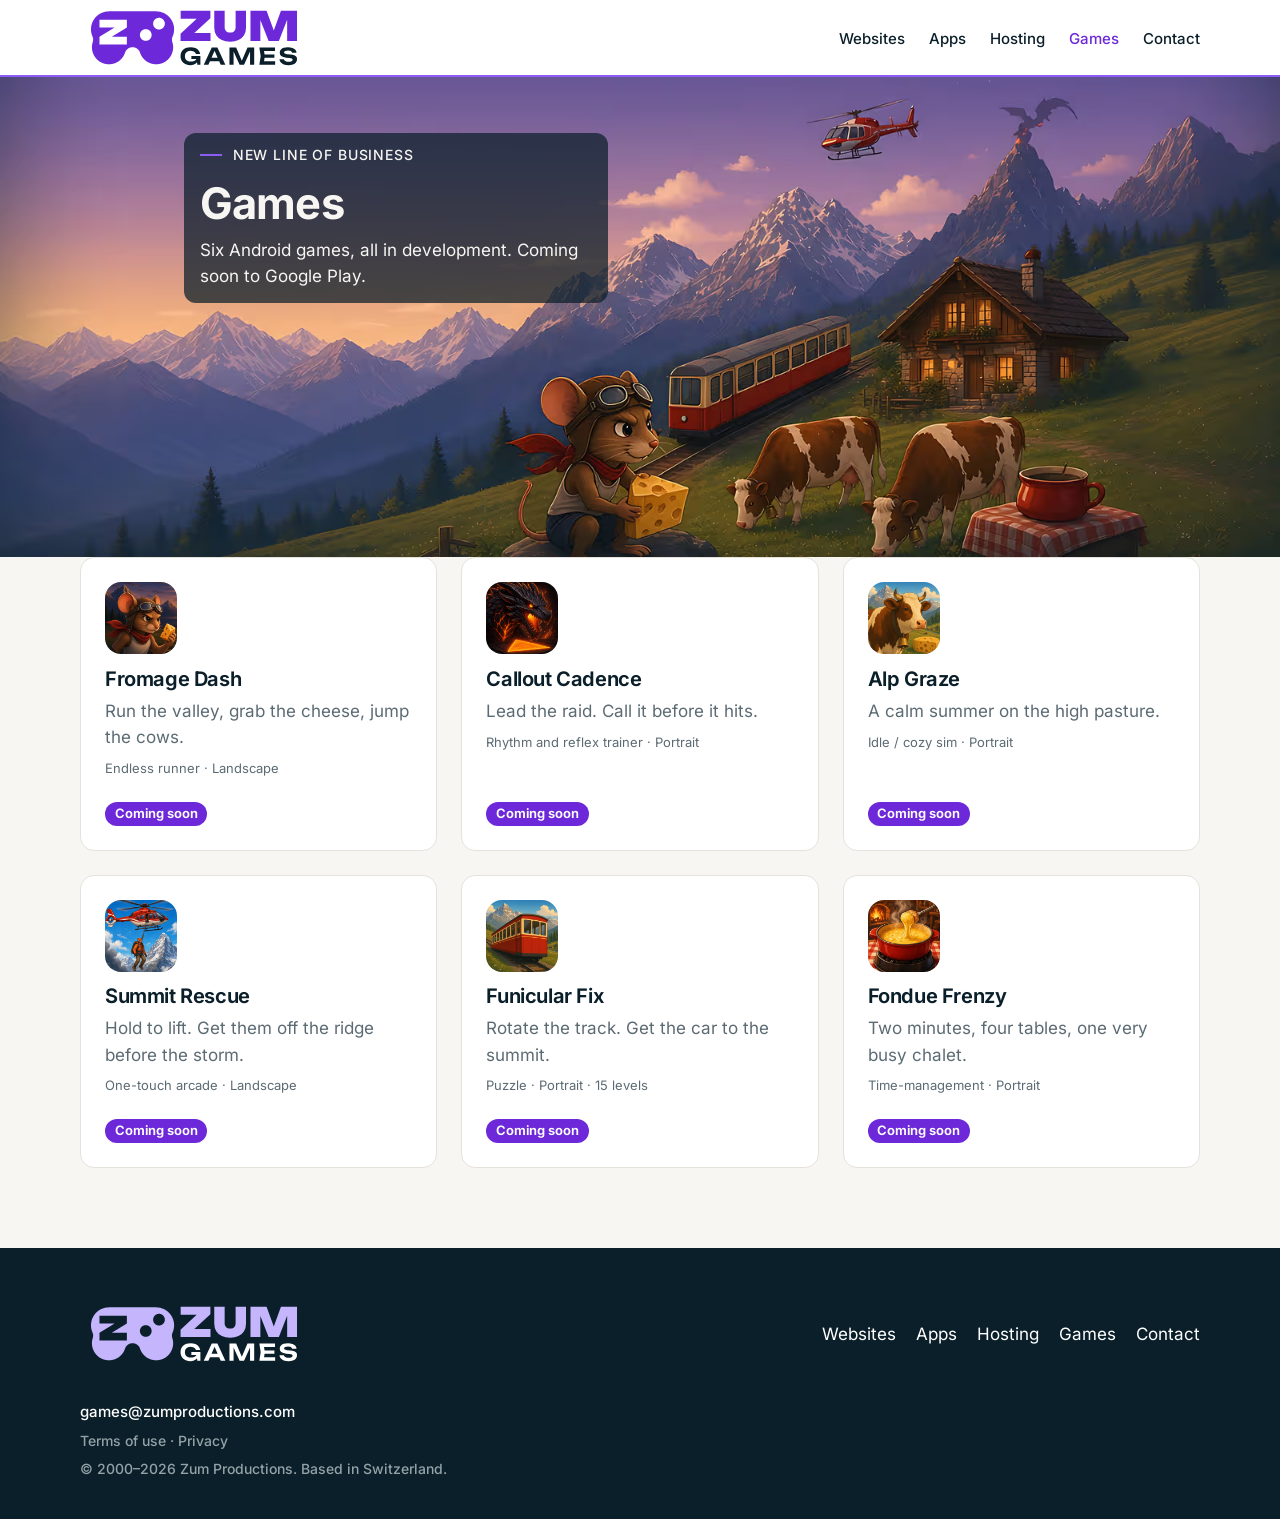
==== commit b90ed8d7: "Apply the approved Zum Productions and Zum Games logos. Studio pages use the main lockup and the roo" ====
--- a/games/index.html
+++ b/games/index.html
@@ -10,16 +10,21 @@
   <meta name="robots" content="noindex">
   <meta name="theme-color" content="#0B1F2A">
   <link rel="canonical" href="https://zumproductions.com/games/">
-  <link rel="icon" href="/favicon.ico" sizes="any">
-  <link rel="icon" href="../assets/favicon.png" type="image/png">
-  <link rel="apple-touch-icon" href="../assets/logo-mark.png">
+  <link rel="icon" href="/games/favicon.svg" type="image/svg+xml">
+  <link rel="icon" href="/games/favicon-32.png" type="image/png" sizes="32x32">
+  <link rel="icon" href="/games/favicon-16.png" type="image/png" sizes="16x16">
+  <link rel="apple-touch-icon" href="/games/apple-touch-icon-180.png">
   <meta property="og:type" content="website">
   <meta property="og:site_name" content="Zum Productions">
   <meta property="og:title" content="Games — Zum Productions">
   <meta property="og:description" content="Android games from Zum Productions. Six titles in development, coming soon to Google Play.">
   <meta property="og:url" content="https://zumproductions.com/games/">
-  <meta property="og:image" content="https://zumproductions.com/assets/og-image.png">
-  <meta property="og:image:alt" content="Zum Productions — Growing your business pragmatically.">
+  <meta property="og:image" content="https://zumproductions.com/assets/og-games.png">
+  <meta property="og:image:alt" content="Zum Games">
+  <meta property="og:image:width" content="1200">
+  <meta property="og:image:height" content="630">
+  <meta name="twitter:card" content="summary_large_image">
+  <meta name="twitter:image" content="https://zumproductions.com/assets/og-games.png">
   <link rel="stylesheet" href="../css/styles.css">
 </head>
 <body>
@@ -27,7 +32,7 @@
   <header class="site-header">
     <div class="wrap bar">
       <a class="brand" href="../index.html">
-        <img src="../assets/logo-wordmark.svg" alt="Zum Productions" width="252" height="56">
+        <img class="logo-games" src="../assets/brand/zum-games_light.svg" alt="Zum Games" width="208" height="56">
       </a>
       <button class="nav-toggle" type="button" aria-expanded="false" aria-controls="site-nav" aria-label="Open menu">
         <svg class="nav-icon" viewBox="0 0 24 24" width="22" height="22" aria-hidden="true" focusable="false">
@@ -167,8 +172,7 @@
     <div class="wrap">
       <div class="footer-top">
         <a class="footer-brand" href="../index.html">
-          <img src="../assets/logo-mark.svg" alt="" width="32" height="32">
-          <span>Zum Productions</span>
+          <img class="logo-games" src="../assets/brand/zum-games_dark.svg" alt="Zum Games" width="208" height="56">
         </a>
         <nav class="footer-nav" aria-label="Footer">
           <ul>
--- a/css/styles.css
+++ b/css/styles.css
@@ -182,14 +182,32 @@
 .brand {
   display: flex;
   align-items: center;
+  flex-shrink: 0;
   text-decoration: none;
   color: inherit;
-}
-
-.brand img {
+  /* Clear space is about 16% of the main logo height and 17% of the games logo height. */
+  padding: 0.625rem;
+}
+
+.brand img,
+.footer-brand img {
   display: block;
-  height: 56px;
-  width: auto;
+  height: auto;
+  max-width: none;
+  object-fit: contain;
+}
+
+/* 162×56 stays above the 120px minimum. 208×56 stays above the 100px games minimum. */
+.brand img.logo-main,
+.footer-brand img.logo-main {
+  width: 162px;
+  min-width: 120px;
+}
+
+.brand img.logo-games,
+.footer-brand img.logo-games {
+  width: 208px;
+  min-width: 100px;
 }
 
 .nav-toggle {
@@ -392,23 +410,14 @@
 .footer-brand {
   display: inline-flex;
   align-items: center;
-  gap: 0.75rem;
   color: var(--white);
   text-decoration: none;
-  font-weight: 600;
-  letter-spacing: -0.02em;
-}
-
-.footer-brand:hover {
-  color: var(--white);
-  text-decoration: underline;
-  text-decoration-color: var(--purple-soft);
-  text-underline-offset: 0.2em;
-}
-
-.footer-brand img {
-  width: 32px;
-  height: 32px;
+  padding: 0.625rem;
+}
+
+.site-footer .footer-brand:hover {
+  color: var(--white);
+  text-decoration: none;
 }
 
 .footer-nav ul {
@@ -493,8 +502,14 @@
     padding: 3.25rem 0 3rem;
   }
 
-  .brand img {
-    height: 46px;
+  .brand img.logo-main,
+  .footer-brand img.logo-main {
+    width: 133px;
+  }
+
+  .brand img.logo-games,
+  .footer-brand img.logo-games {
+    width: 160px;
   }
 
   .cards {
